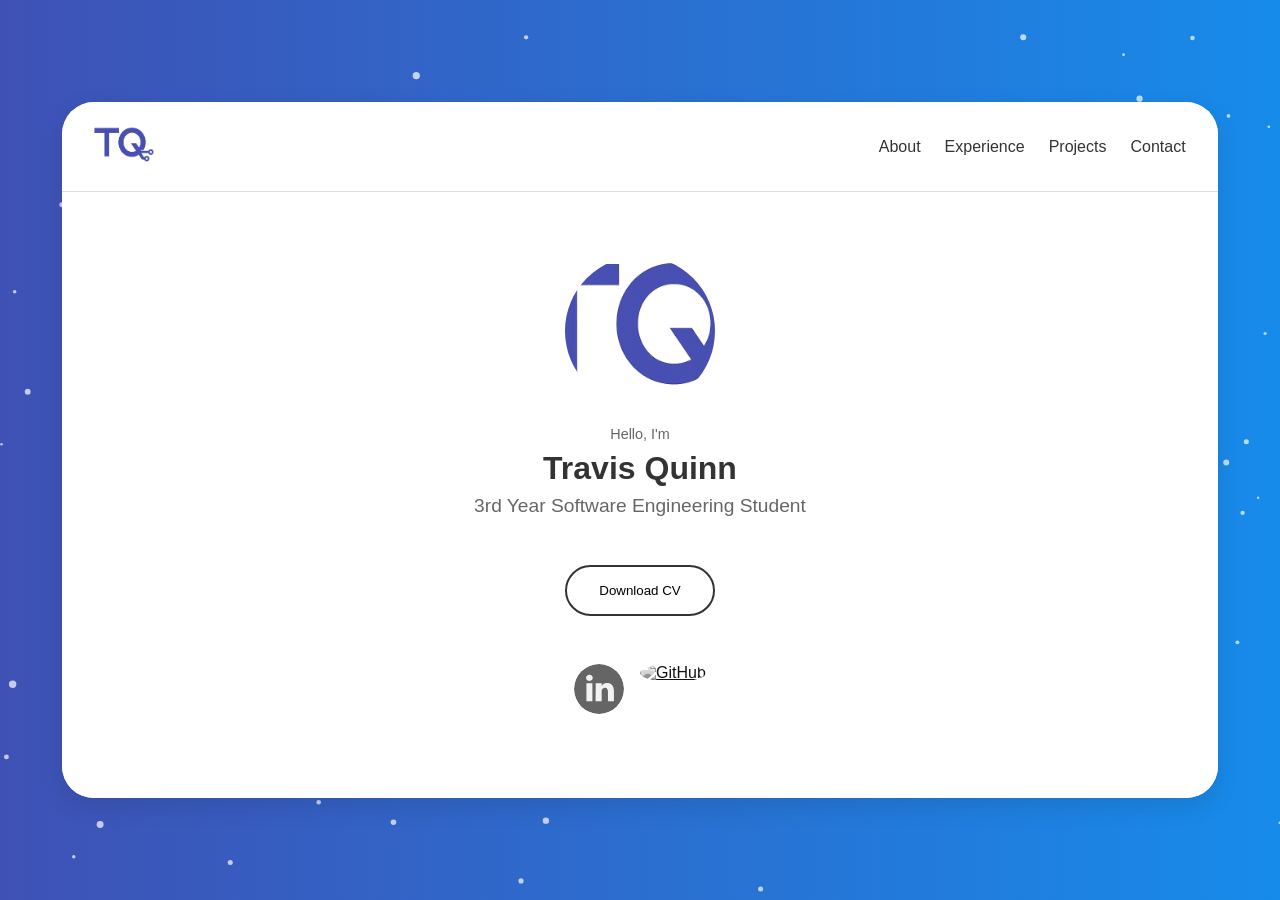
==== index.html @ b867f373 "Addition of Web Portfolio" ====
<!DOCTYPE html>
<html lang="en">

<head>
  <meta charset="UTF-8">
  <meta name="viewport" content="width=device-width, initial-scale=1">
  <title>Travis Quinn - Portfolio</title>
  <link rel="stylesheet" href="styles.css">
  <script src="script.js" defer></script>
  <link rel="icon" href="/images/favicon-16x16.png" sizes="any">
</head>

<body>
  <canvas id="bg-canvas"></canvas>
  <div class="card">
    <header>
      <div class="logo">
        <a href="index.html">
          <img src="/images/tqLogo.png" alt="TQ Logo">
        </a>
      </div>
      <nav>
        <ul id="nav-links">
          <li><a href="tabs/about.html">About</a></li>
          <li><a href="tabs/experience.html">Experience</a></li>
          <li><a href="tabs/project.html">Projects</a></li>
          <li><a href="tabs/contact.html">Contact</a></li>
        </ul>
        <div id="menu-toggle">☰</div>
      </nav>
    </header>

    <main>
      <section class="hero">
        <img src="images/tqLogo.png" alt="Travis Quinn">
        <p>Hello, I'm</p>
        <h1>Travis Quinn</h1>
        <h2>3rd Year Software Engineering Student</h2>
        <div class="buttons">
          <a href="/files/travis_quinn_cv.pdf" download>
            <button class="outline">Download CV</button>
          </a>
        </div>
        <div class="socials">
          <a href="https://www.linkedin.com/in/travis-quinn-b08486244"><img src="images/linkedin.svg"
              alt="LinkedIn"></a>
          <a href="https://github.com/TravQuinn4"><img src="images/github.svg" alt="GitHub"></a>
        </div>
      </section>
    </main>
  </div>
</body>

</html>
---- styles.css ----
*{margin:0;padding:0;box-sizing:border-box}body{font-family:'Arial',sans-serif;background:linear-gradient(90deg,#3f51b5,#178bea);color:#333;display:flex;flex-direction:column;justify-content:center;align-items:center;justify-content:center;gap:1rem;padding:1.5rem 2rem;min-height:100vh}#bg-canvas{position:fixed;top:0;left:0;width:100%;height:100%;z-index:-1}.card{background:#fff;border-radius:2rem;overflow:hidden;width:95%;box-shadow:0 8px 24px rgb(0 0 0 / .1);margin:2rem auto}header{display:flex;justify-content:space-between;align-items:center;padding:1.5rem 2rem;background:#fff;border-bottom:1px solid #ddd;border-top-left-radius:2rem;border-top-right-radius:2rem}.logo{font-size:1.2rem;font-weight:700}.logo img{width:60px}nav ul{list-style:none;display:flex;gap:1.5rem}nav a{text-decoration:none;color:#333;font-weight:500}#menu-toggle{display:none;font-size:1.5rem;cursor:pointer}.hero{background:#fff;padding:4rem;text-align:center}.hero img{width:150px;height:150px;object-fit:cover;border-radius:50%;margin-bottom:1rem}.hero p{font-size:.9rem;color:#666}.hero h1{font-size:2rem;font-weight:700;margin:.5rem 0}.hero h2{font-size:1.2rem;font-weight:500;color:#666}.buttons{margin-top:1rem;padding:2rem;display:flex;justify-content:center;gap:1rem}button{padding:1rem 2rem;border-radius:2rem;cursor:pointer;font-weight:500;transition:0.3s ease}button.outline{background:#fff0;border:2px solid #333}button.outline:hover{background:#333;color:#fff}button.filled{background:#333;color:#fff;border:none}button.filled:hover{background:#555}.socials{margin-top:1rem;display:flex;justify-content:center;gap:1rem}.socials img{width:50px;height:50px;cursor:pointer;filter:grayscale(100%);transition:filter 0.3s ease}.socials img:hover{filter:none}@media (max-width:768px){nav ul{display:none;flex-direction:column;position:absolute;background:#fff;top:60px;right:20px;border-radius:.5rem;box-shadow:0 0 10px rgb(0 0 0 / .1)}nav ul.active{display:flex}#menu-toggle{display:block}.card{margin:1rem}}
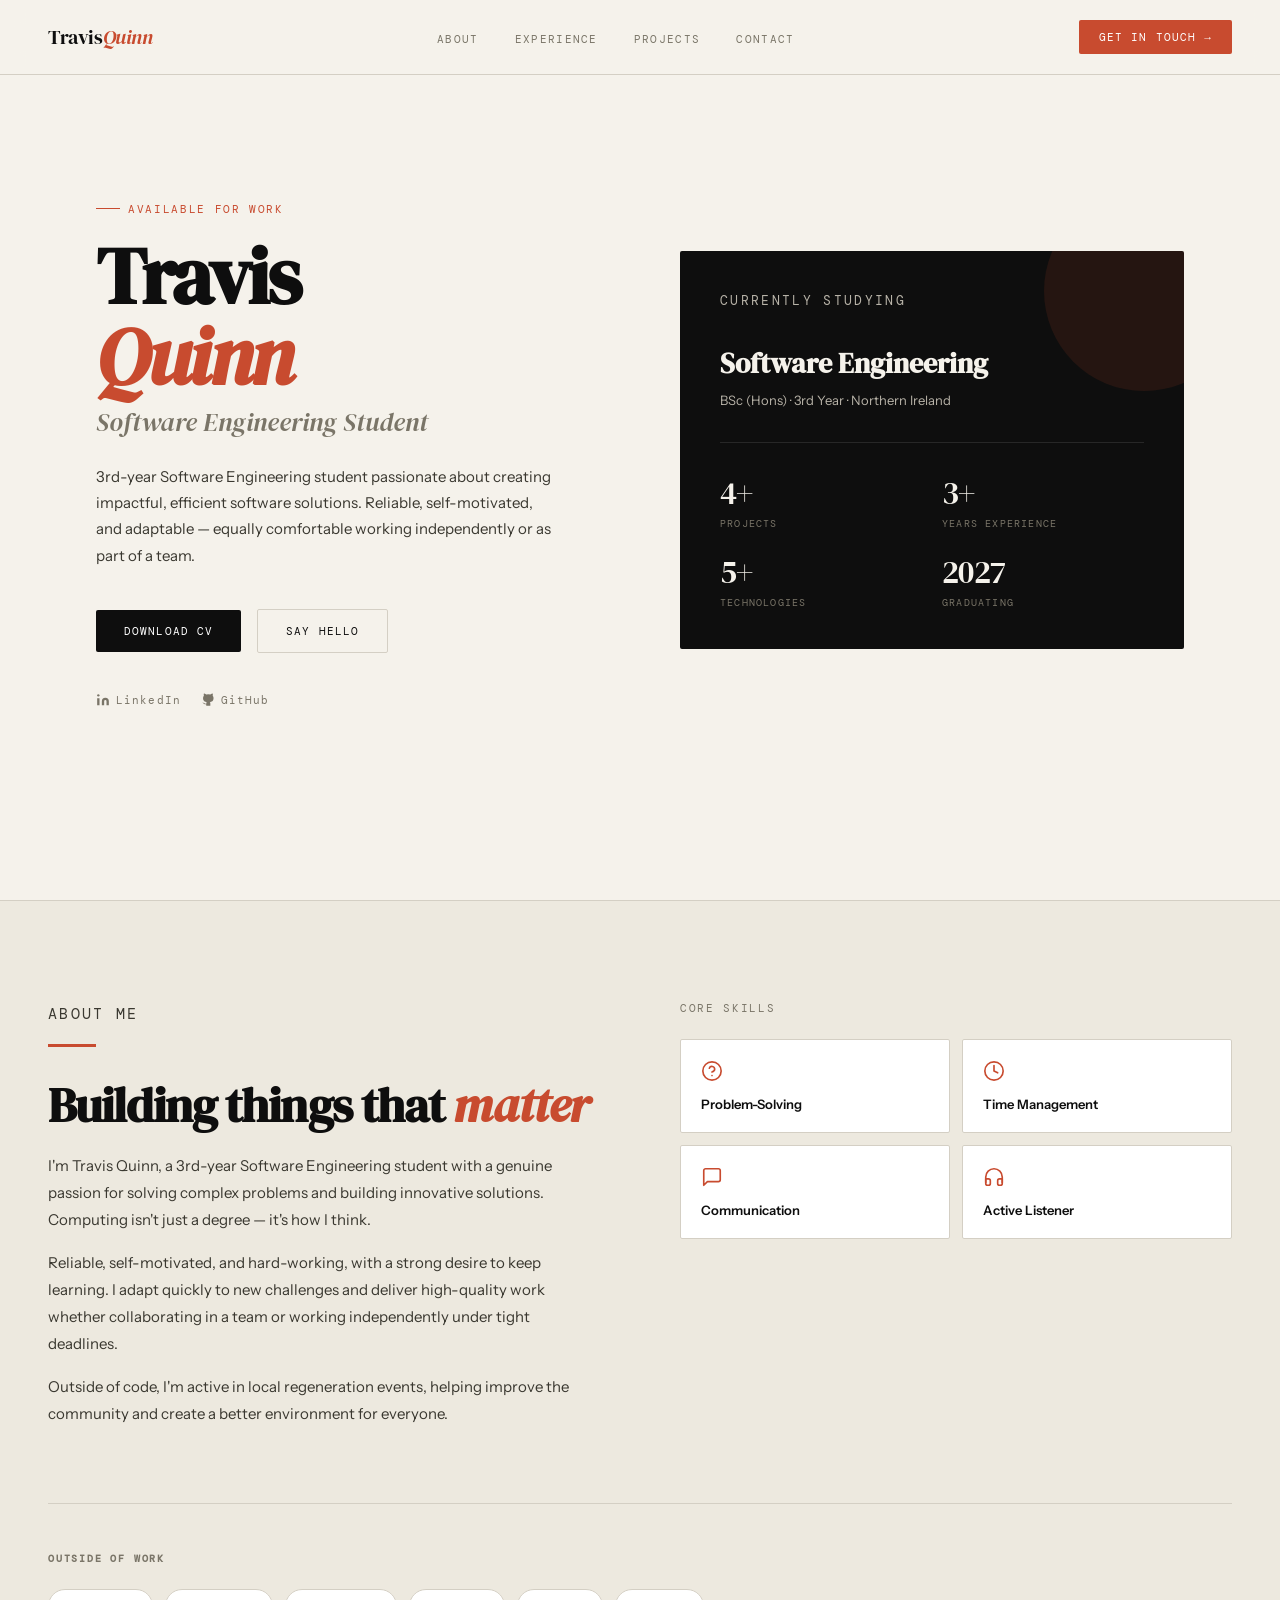
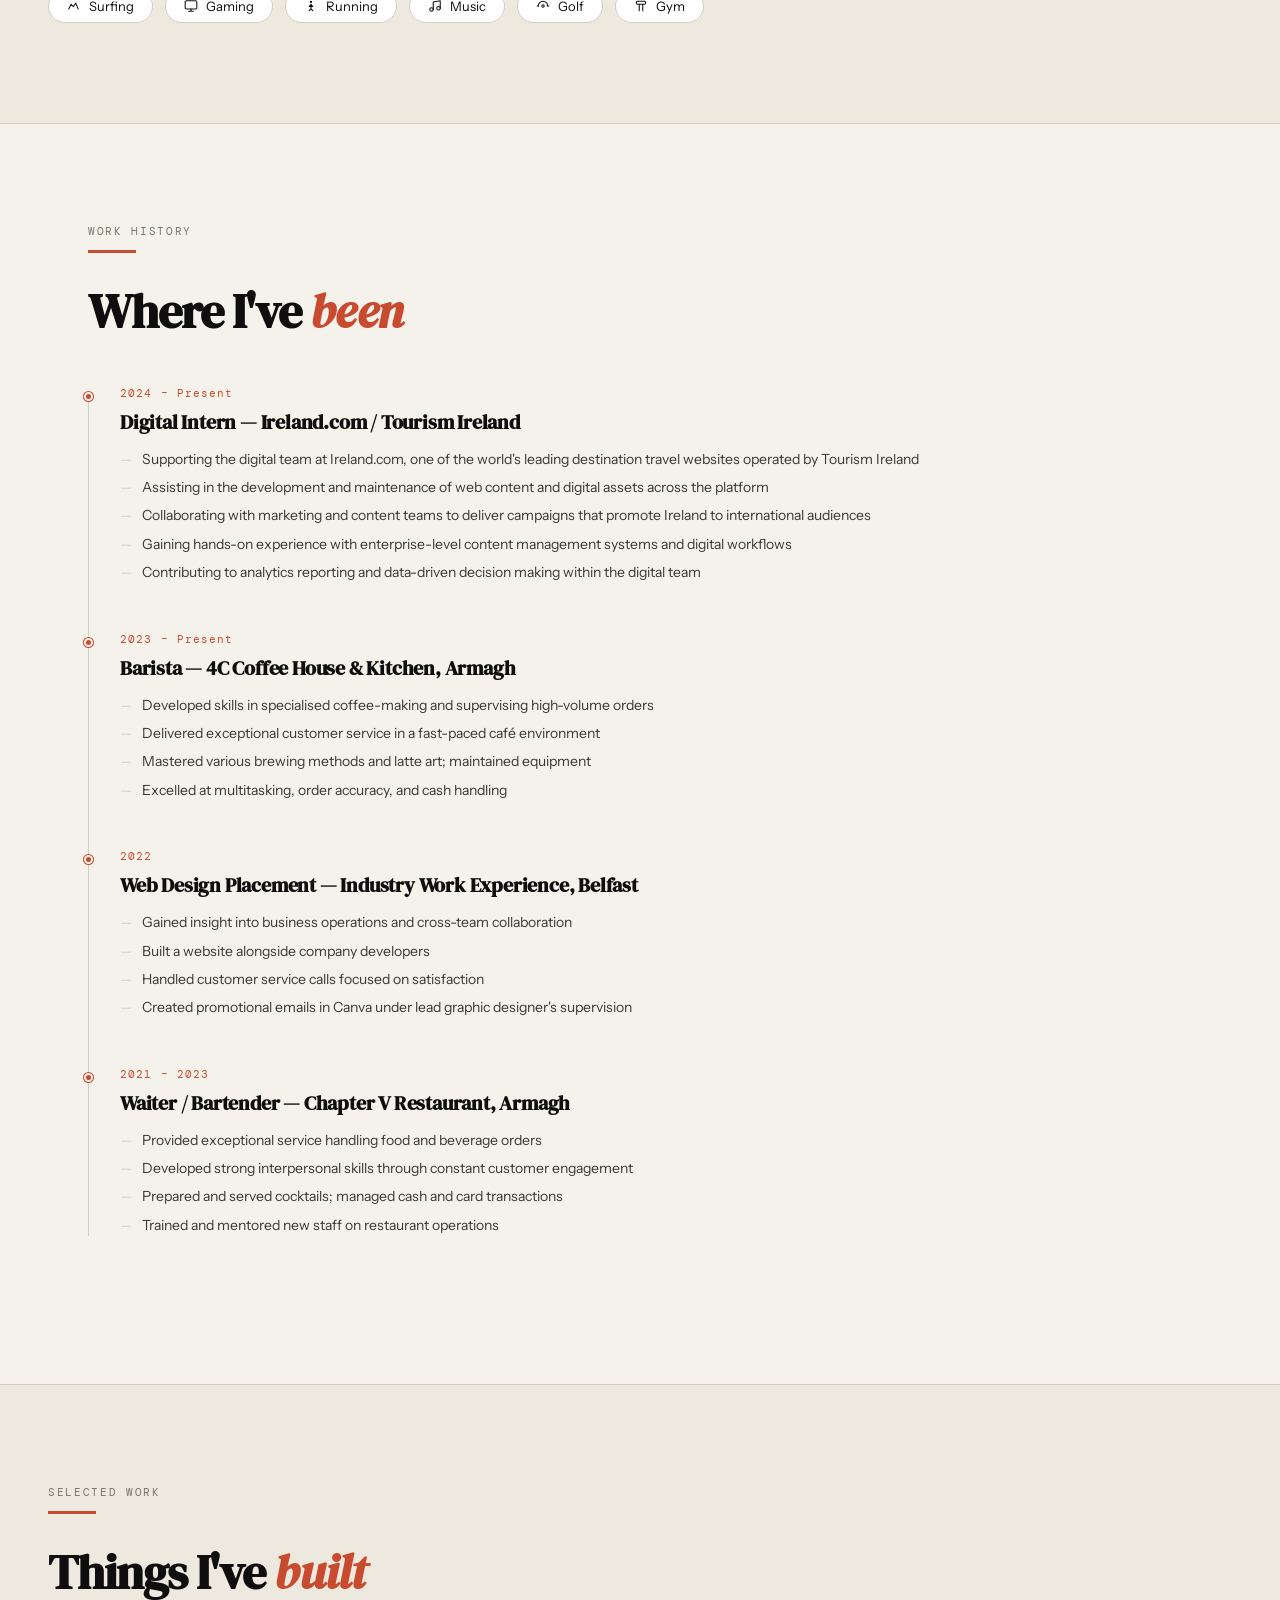
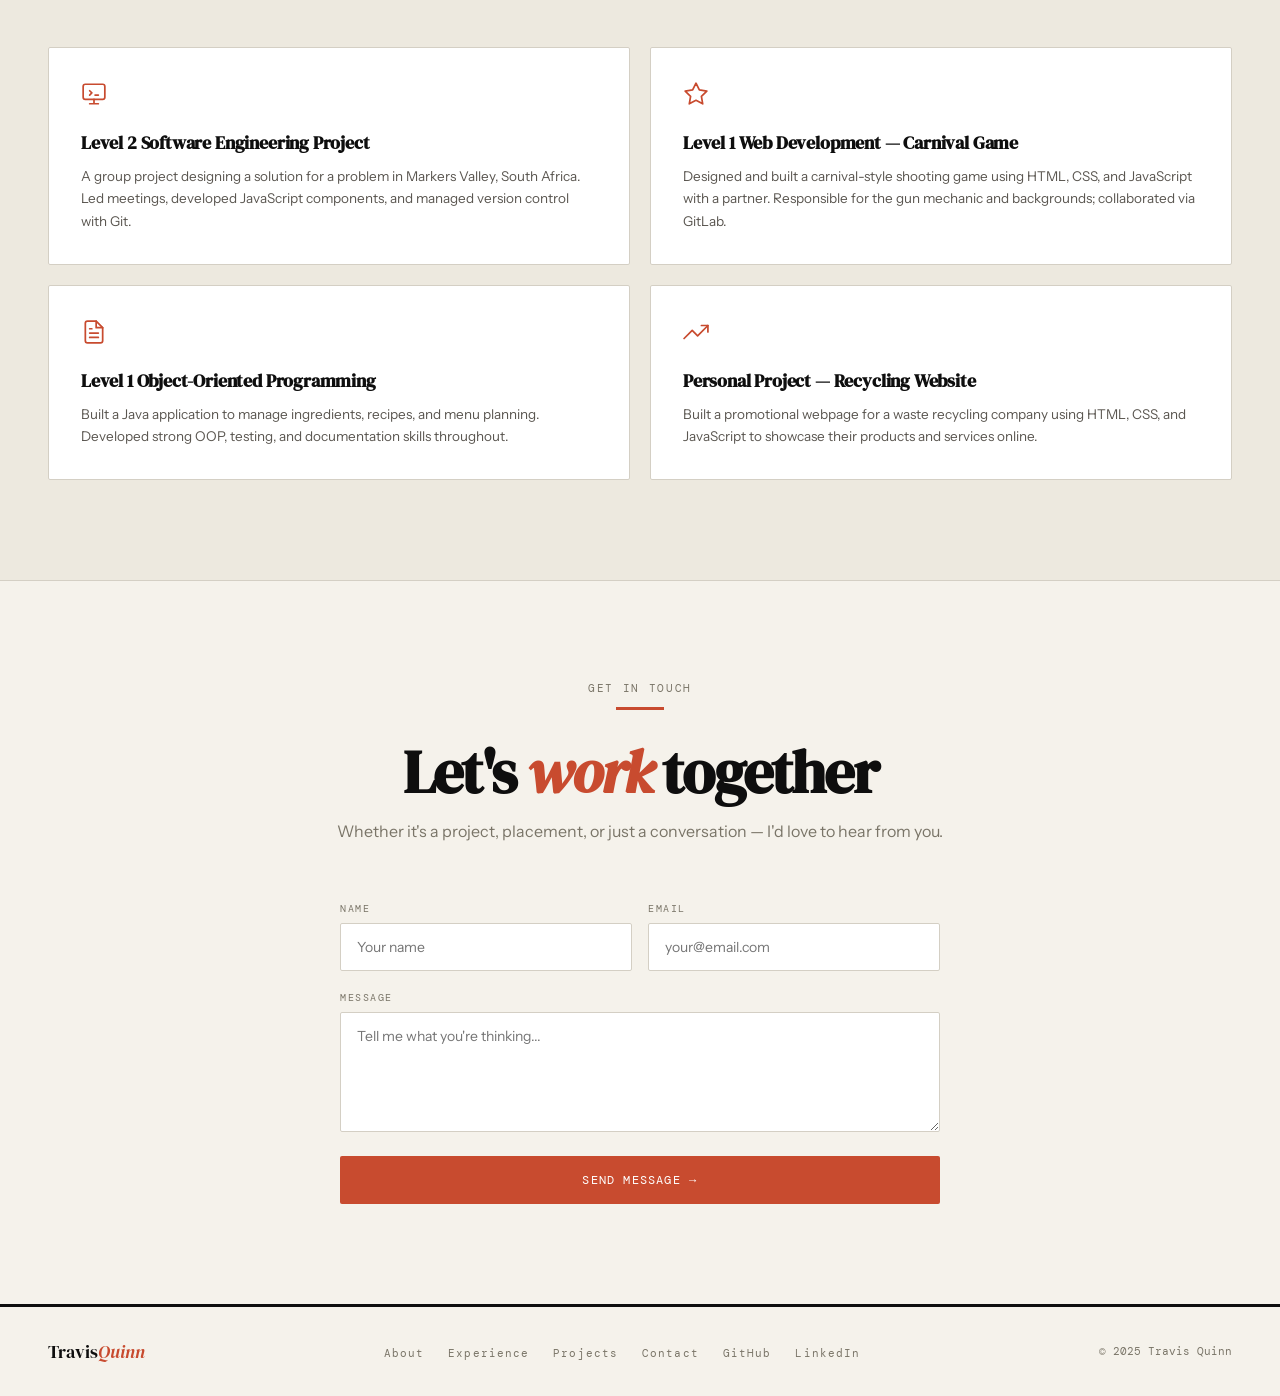
==== commit 9f36a4b0: "Changes to portfolio to make page a single landing page" ====
--- a/index.html
+++ b/index.html
@@ -1,54 +1,294 @@
 <!DOCTYPE html>
 <html lang="en">
-
 <head>
-  <meta charset="UTF-8">
-  <meta name="viewport" content="width=device-width, initial-scale=1">
-  <title>Travis Quinn - Portfolio</title>
-  <link rel="stylesheet" href="styles.css">
-  <script src="script.js" defer></script>
-  <link rel="icon" href="/images/favicon-16x16.png" sizes="any">
+<meta charset="UTF-8">
+<meta name="viewport" content="width=device-width, initial-scale=1.0">
+<title>Travis Quinn — Software Engineer</title>
+<link href="https://fonts.googleapis.com/css2?family=DM+Serif+Display:ital@0;1&family=DM+Mono:wght@300;400;500&family=Instrument+Sans:ital,wght@0,400;0,500;0,600;1,400&display=swap" rel="stylesheet">
+<link rel="stylesheet" href="styles.css">
+<script src="script.js" defer></script>
 </head>
-
 <body>
-  <canvas id="bg-canvas"></canvas>
-  <div class="card">
-    <header>
-      <div class="logo">
-        <a href="index.html">
-          <img src="/images/tqLogo.png" alt="TQ Logo">
+
+<!-- Nav -->
+<nav>
+  <a href="#" class="nav-logo">Travis<span>Quinn</span></a>
+  <ul class="nav-links">
+    <li><a href="#about">About</a></li>
+    <li><a href="#experience">Experience</a></li>
+    <li><a href="#projects">Projects</a></li>
+    <li><a href="#contact">Contact</a></li>
+  </ul>
+  <a href="#contact" class="nav-cta">Get in touch →</a>
+</nav>
+
+<!-- Hero -->
+<section style="padding-top: 0; padding-bottom: 0;">
+  <div class="hero" style="padding: 0 48px;">
+    <div class="hero-text">
+      <div class="hero-tag">Available for work</div>
+      <h1>Travis<br><em>Quinn</em></h1>
+      <p class="hero-subtitle">Software Engineering Student</p>
+      <p class="hero-bio">3rd-year Software Engineering student passionate about creating impactful, efficient software solutions. Reliable, self-motivated, and adaptable — equally comfortable working independently or as part of a team.</p>
+      <div class="hero-actions">
+        <a href="/files/travis_quinn_cv.pdf" download class="btn-primary">Download CV</a>
+        <a href="#contact" class="btn-outline">Say hello</a>
+      </div>
+      <div class="hero-socials">
+        <a href="https://www.linkedin.com/in/travis-quinn-b08486244" target="_blank">
+          <svg width="14" height="14" viewBox="0 0 24 24" fill="currentColor"><path d="M16 8a6 6 0 016 6v7h-4v-7a2 2 0 00-2-2 2 2 0 00-2 2v7h-4v-7a6 6 0 016-6zM2 9h4v12H2z"/><circle cx="4" cy="4" r="2"/></svg>
+          LinkedIn
         </a>
-      </div>
-      <nav>
-        <ul id="nav-links">
-          <li><a href="tabs/about.html">About</a></li>
-          <li><a href="tabs/experience.html">Experience</a></li>
-          <li><a href="tabs/project.html">Projects</a></li>
-          <li><a href="tabs/contact.html">Contact</a></li>
-        </ul>
-        <div id="menu-toggle">☰</div>
-      </nav>
-    </header>
-
-    <main>
-      <section class="hero">
-        <img src="images/tqLogo.png" alt="Travis Quinn">
-        <p>Hello, I'm</p>
-        <h1>Travis Quinn</h1>
-        <h2>3rd Year Software Engineering Student</h2>
-        <div class="buttons">
-          <a href="/files/travis_quinn_cv.pdf" download>
-            <button class="outline">Download CV</button>
-          </a>
-        </div>
-        <div class="socials">
-          <a href="https://www.linkedin.com/in/travis-quinn-b08486244"><img src="images/linkedin.svg"
-              alt="LinkedIn"></a>
-          <a href="https://github.com/TravQuinn4"><img src="images/github.svg" alt="GitHub"></a>
-        </div>
-      </section>
-    </main>
-  </div>
+        <a href="https://github.com/TravQuinn4" target="_blank">
+          <svg width="14" height="14" viewBox="0 0 24 24" fill="currentColor"><path d="M9 19c-5 1.5-5-2.5-7-3m14 6v-3.87a3.37 3.37 0 00-.94-2.61c3.14-.35 6.44-1.54 6.44-7A5.44 5.44 0 0020 4.77 5.07 5.07 0 0019.91 1S18.73.65 16 2.48a13.38 13.38 0 00-7 0C6.27.65 5.09 1 5.09 1A5.07 5.07 0 005 4.77a5.44 5.44 0 00-1.5 3.78c0 5.42 3.3 6.61 6.44 7A3.37 3.37 0 009 18.13V22"/></svg>
+          GitHub
+        </a>
+      </div>
+    </div>
+
+    <div class="hero-visual">
+      <div class="hero-card">
+        <p class="hero-card-label">Currently Studying</p>
+        <h3>Software Engineering</h3>
+        <p>BSc (Hons) · 3rd Year · Northern Ireland</p>
+        <div class="stat-row">
+          <div class="stat">
+            <div class="stat-num">4+</div>
+            <div class="stat-label">Projects</div>
+          </div>
+          <div class="stat">
+            <div class="stat-num">3+</div>
+            <div class="stat-label">Years Experience</div>
+          </div>
+          <div class="stat">
+            <div class="stat-num">5+</div>
+            <div class="stat-label">Technologies</div>
+          </div>
+          <div class="stat">
+            <div class="stat-num">2027</div>
+            <div class="stat-label">Graduating</div>
+          </div>
+        </div>
+      </div>
+    </div>
+  </div>
+</section>
+
+<!-- About -->
+<section id="about">
+  <div class="about-inner">
+    <div class="about-text reveal">
+      <p class="eyebrow">About Me</p>
+      <div class="section-rule"></div>
+      <h2>Building things that <em>matter</em></h2>
+      <p>I'm Travis Quinn, a 3rd-year Software Engineering student with a genuine passion for solving complex problems and building innovative solutions. Computing isn't just a degree — it's how I think.</p>
+      <p>Reliable, self-motivated, and hard-working, with a strong desire to keep learning. I adapt quickly to new challenges and deliver high-quality work whether collaborating in a team or working independently under tight deadlines.</p>
+      <p>Outside of code, I'm active in local regeneration events, helping improve the community and create a better environment for everyone.</p>
+    </div>
+    <div class="reveal" style="animation-delay: 0.15s;">
+      <p class="eyebrow" style="margin-bottom: 24px;">Core Skills</p>
+      <div class="skills-grid">
+        <div class="skill-item">
+          <div class="skill-icon">
+            <svg width="22" height="22" viewBox="0 0 24 24" fill="none" stroke="var(--accent)" stroke-width="1.8" stroke-linecap="round" stroke-linejoin="round"><circle cx="12" cy="12" r="10"/><path d="M9.09 9a3 3 0 015.83 1c0 2-3 3-3 3"/><line x1="12" y1="17" x2="12.01" y2="17"/></svg>
+          </div>
+          <div class="skill-name">Problem-Solving</div>
+        </div>
+        <div class="skill-item">
+          <div class="skill-icon">
+            <svg width="22" height="22" viewBox="0 0 24 24" fill="none" stroke="var(--accent)" stroke-width="1.8" stroke-linecap="round" stroke-linejoin="round"><circle cx="12" cy="12" r="10"/><polyline points="12 6 12 12 16 14"/></svg>
+          </div>
+          <div class="skill-name">Time Management</div>
+        </div>
+        <div class="skill-item">
+          <div class="skill-icon">
+            <svg width="22" height="22" viewBox="0 0 24 24" fill="none" stroke="var(--accent)" stroke-width="1.8" stroke-linecap="round" stroke-linejoin="round"><path d="M21 15a2 2 0 01-2 2H7l-4 4V5a2 2 0 012-2h14a2 2 0 012 2z"/></svg>
+          </div>
+          <div class="skill-name">Communication</div>
+        </div>
+        <div class="skill-item">
+          <div class="skill-icon">
+            <svg width="22" height="22" viewBox="0 0 24 24" fill="none" stroke="var(--accent)" stroke-width="1.8" stroke-linecap="round" stroke-linejoin="round"><path d="M3 18v-6a9 9 0 0118 0v6"/><path d="M21 19a2 2 0 01-2 2h-1a2 2 0 01-2-2v-3a2 2 0 012-2h3zM3 19a2 2 0 002 2h1a2 2 0 002-2v-3a2 2 0 00-2-2H3z"/></svg>
+          </div>
+          <div class="skill-name">Active Listener</div>
+        </div>
+      </div>
+    </div>
+  </div>
+
+  <div class="hobbies-strip reveal">
+    <h3>Outside of Work</h3>
+    <div class="hobby-list">
+      <div class="hobby-pill">
+        <svg width="14" height="14" viewBox="0 0 24 24" fill="none" stroke="currentColor" stroke-width="1.8" stroke-linecap="round" stroke-linejoin="round"><path d="M3 17l4-8 4 4 4-6 4 10"/></svg>
+        Surfing
+      </div>
+      <div class="hobby-pill">
+        <svg width="14" height="14" viewBox="0 0 24 24" fill="none" stroke="currentColor" stroke-width="1.8" stroke-linecap="round" stroke-linejoin="round"><rect x="2" y="3" width="20" height="14" rx="2"/><path d="M8 21h8M12 17v4"/></svg>
+        Gaming
+      </div>
+      <div class="hobby-pill">
+        <svg width="14" height="14" viewBox="0 0 24 24" fill="none" stroke="currentColor" stroke-width="1.8" stroke-linecap="round" stroke-linejoin="round"><circle cx="12" cy="5" r="1"/><path d="M9 20l3-3 3 3M12 17V9l-3 4h6l-3-4"/></svg>
+        Running
+      </div>
+      <div class="hobby-pill">
+        <svg width="14" height="14" viewBox="0 0 24 24" fill="none" stroke="currentColor" stroke-width="1.8" stroke-linecap="round" stroke-linejoin="round"><path d="M9 18V5l12-2v13"/><circle cx="6" cy="18" r="3"/><circle cx="18" cy="16" r="3"/></svg>
+        Music
+      </div>
+      <div class="hobby-pill">
+        <svg width="14" height="14" viewBox="0 0 24 24" fill="none" stroke="currentColor" stroke-width="1.8" stroke-linecap="round" stroke-linejoin="round"><circle cx="12" cy="12" r="2"/><path d="M4 12a8 8 0 1116 0"/><path d="M2 12h2M20 12h2"/></svg>
+        Golf
+      </div>
+      <div class="hobby-pill">
+        <svg width="14" height="14" viewBox="0 0 24 24" fill="none" stroke="currentColor" stroke-width="1.8" stroke-linecap="round" stroke-linejoin="round"><path d="M6 4h12M6 4a2 2 0 00-2 2v1a2 2 0 002 2h12a2 2 0 002-2V6a2 2 0 00-2-2M9 9v11M15 9v11"/></svg>
+        Gym
+      </div>
+    </div>
+  </div>
+</section>
+
+<!-- Experience -->
+<section id="experience" style="padding: 100px 48px;">
+  <div style="max-width: 1200px; margin: 0 auto;">
+    <p class="eyebrow reveal">Work History</p>
+    <div class="section-rule reveal"></div>
+    <h2 style="font-family:'DM Serif Display',serif; font-size: clamp(32px,4vw,48px); letter-spacing:-0.02em; margin-bottom:48px; line-height:1.1;" class="reveal">Where I've <em style="font-style:italic;color:var(--accent)">been</em></h2>
+
+    <div class="timeline">
+
+      <div class="timeline-item reveal">
+        <div class="timeline-date">2024 – Present</div>
+        <h3>Digital Intern — Ireland.com / Tourism Ireland</h3>
+        <ul>
+          <li>Supporting the digital team at Ireland.com, one of the world's leading destination travel websites operated by Tourism Ireland</li>
+          <li>Assisting in the development and maintenance of web content and digital assets across the platform</li>
+          <li>Collaborating with marketing and content teams to deliver campaigns that promote Ireland to international audiences</li>
+          <li>Gaining hands-on experience with enterprise-level content management systems and digital workflows</li>
+          <li>Contributing to analytics reporting and data-driven decision making within the digital team</li>
+        </ul>
+      </div>
+
+      <div class="timeline-item reveal">
+        <div class="timeline-date">2023 – Present</div>
+        <h3>Barista — 4C Coffee House & Kitchen, Armagh</h3>
+        <ul>
+          <li>Developed skills in specialised coffee-making and supervising high-volume orders</li>
+          <li>Delivered exceptional customer service in a fast-paced café environment</li>
+          <li>Mastered various brewing methods and latte art; maintained equipment</li>
+          <li>Excelled at multitasking, order accuracy, and cash handling</li>
+        </ul>
+      </div>
+
+      <div class="timeline-item reveal">
+        <div class="timeline-date">2022</div>
+        <h3>Web Design Placement — Industry Work Experience, Belfast</h3>
+        <ul>
+          <li>Gained insight into business operations and cross-team collaboration</li>
+          <li>Built a website alongside company developers</li>
+          <li>Handled customer service calls focused on satisfaction</li>
+          <li>Created promotional emails in Canva under lead graphic designer's supervision</li>
+        </ul>
+      </div>
+
+      <div class="timeline-item reveal">
+        <div class="timeline-date">2021 – 2023</div>
+        <h3>Waiter / Bartender — Chapter V Restaurant, Armagh</h3>
+        <ul>
+          <li>Provided exceptional service handling food and beverage orders</li>
+          <li>Developed strong interpersonal skills through constant customer engagement</li>
+          <li>Prepared and served cocktails; managed cash and card transactions</li>
+          <li>Trained and mentored new staff on restaurant operations</li>
+        </ul>
+      </div>
+
+    </div>
+  </div>
+</section>
+
+<!-- Projects -->
+<section id="projects">
+  <div class="projects-inner">
+    <p class="eyebrow reveal">Selected Work</p>
+    <div class="section-rule reveal"></div>
+    <h2 class="reveal">Things I've <em>built</em></h2>
+
+    <div class="project-grid">
+
+      <div class="project-card reveal">
+        <span class="project-icon">
+          <svg width="26" height="26" viewBox="0 0 24 24" fill="none" stroke="var(--accent)" stroke-width="1.6" stroke-linecap="round" stroke-linejoin="round"><rect x="2" y="3" width="20" height="14" rx="2"/><path d="M8 21h8M12 17v4"/><path d="M8 9l2 2-2 2M13 13h3"/></svg>
+        </span>
+        <h3>Level 2 Software Engineering Project</h3>
+        <p>A group project designing a solution for a problem in Markers Valley, South Africa. Led meetings, developed JavaScript components, and managed version control with Git.</p>
+      </div>
+
+      <div class="project-card reveal">
+        <span class="project-icon">
+          <svg width="26" height="26" viewBox="0 0 24 24" fill="none" stroke="var(--accent)" stroke-width="1.6" stroke-linecap="round" stroke-linejoin="round"><polygon points="12 2 15.09 8.26 22 9.27 17 14.14 18.18 21.02 12 17.77 5.82 21.02 7 14.14 2 9.27 8.91 8.26 12 2"/></svg>
+        </span>
+        <h3>Level 1 Web Development — Carnival Game</h3>
+        <p>Designed and built a carnival-style shooting game using HTML, CSS, and JavaScript with a partner. Responsible for the gun mechanic and backgrounds; collaborated via GitLab.</p>
+      </div>
+
+      <div class="project-card reveal">
+        <span class="project-icon">
+          <svg width="26" height="26" viewBox="0 0 24 24" fill="none" stroke="var(--accent)" stroke-width="1.6" stroke-linecap="round" stroke-linejoin="round"><path d="M14 2H6a2 2 0 00-2 2v16a2 2 0 002 2h12a2 2 0 002-2V8z"/><polyline points="14 2 14 8 20 8"/><line x1="16" y1="13" x2="8" y2="13"/><line x1="16" y1="17" x2="8" y2="17"/><polyline points="10 9 9 9 8 9"/></svg>
+        </span>
+        <h3>Level 1 Object-Oriented Programming</h3>
+        <p>Built a Java application to manage ingredients, recipes, and menu planning. Developed strong OOP, testing, and documentation skills throughout.</p>
+      </div>
+
+      <div class="project-card reveal">
+        <span class="project-icon">
+          <svg width="26" height="26" viewBox="0 0 24 24" fill="none" stroke="var(--accent)" stroke-width="1.6" stroke-linecap="round" stroke-linejoin="round"><polyline points="23 6 13.5 15.5 8.5 10.5 1 18"/><polyline points="17 6 23 6 23 12"/></svg>
+        </span>
+        <h3>Personal Project — Recycling Website</h3>
+        <p>Built a promotional webpage for a waste recycling company using HTML, CSS, and JavaScript to showcase their products and services online.</p>
+      </div>
+
+    </div>
+  </div>
+</section>
+
+<!-- Contact -->
+<section id="contact">
+  <p class="eyebrow reveal">Get in Touch</p>
+  <div class="section-rule reveal" style="margin: 0 auto 32px;"></div>
+  <h2 class="reveal">Let's <em>work</em> together</h2>
+  <p class="lead reveal">Whether it's a project, placement, or just a conversation — I'd love to hear from you.</p>
+
+  <form class="contact-form reveal" id="contact-form">
+    <div class="form-row">
+      <div class="form-group">
+        <label for="name">Name</label>
+        <input type="text" id="name" name="name" placeholder="Your name" required>
+      </div>
+      <div class="form-group">
+        <label for="email">Email</label>
+        <input type="email" id="email" name="email" placeholder="your@email.com" required>
+      </div>
+    </div>
+    <div class="form-group">
+      <label for="message">Message</label>
+      <textarea id="message" name="message" rows="5" placeholder="Tell me what you're thinking..." required></textarea>
+    </div>
+    <button type="submit" class="form-submit">Send Message →</button>
+    <div id="form-feedback">Thanks for reaching out — I'll get back to you soon.</div>
+  </form>
+</section>
+
+<!-- Footer -->
+<footer>
+  <div class="footer-brand">Travis<span>Quinn</span></div>
+  <ul class="footer-links">
+    <li><a href="#about">About</a></li>
+    <li><a href="#experience">Experience</a></li>
+    <li><a href="#projects">Projects</a></li>
+    <li><a href="#contact">Contact</a></li>
+    <li><a href="https://github.com/TravQuinn4" target="_blank">GitHub</a></li>
+    <li><a href="https://www.linkedin.com/in/travis-quinn-b08486244" target="_blank">LinkedIn</a></li>
+  </ul>
+  <p class="footer-copy">© 2025 Travis Quinn</p>
+</footer>
 </body>
-
 </html>
--- a/styles.css
+++ b/styles.css
@@ -1 +1,717 @@
-*{margin:0;padding:0;box-sizing:border-box}body{font-family:'Arial',sans-serif;background:linear-gradient(90deg,#3f51b5,#178bea);color:#333;display:flex;flex-direction:column;justify-content:center;align-items:center;justify-content:center;gap:1rem;padding:1.5rem 2rem;min-height:100vh}#bg-canvas{position:fixed;top:0;left:0;width:100%;height:100%;z-index:-1}.card{background:#fff;border-radius:2rem;overflow:hidden;width:95%;box-shadow:0 8px 24px rgb(0 0 0 / .1);margin:2rem auto}header{display:flex;justify-content:space-between;align-items:center;padding:1.5rem 2rem;background:#fff;border-bottom:1px solid #ddd;border-top-left-radius:2rem;border-top-right-radius:2rem}.logo{font-size:1.2rem;font-weight:700}.logo img{width:60px}nav ul{list-style:none;display:flex;gap:1.5rem}nav a{text-decoration:none;color:#333;font-weight:500}#menu-toggle{display:none;font-size:1.5rem;cursor:pointer}.hero{background:#fff;padding:4rem;text-align:center}.hero img{width:150px;height:150px;object-fit:cover;border-radius:50%;margin-bottom:1rem}.hero p{font-size:.9rem;color:#666}.hero h1{font-size:2rem;font-weight:700;margin:.5rem 0}.hero h2{font-size:1.2rem;font-weight:500;color:#666}.buttons{margin-top:1rem;padding:2rem;display:flex;justify-content:center;gap:1rem}button{padding:1rem 2rem;border-radius:2rem;cursor:pointer;font-weight:500;transition:0.3s ease}button.outline{background:#fff0;border:2px solid #333}button.outline:hover{background:#333;color:#fff}button.filled{background:#333;color:#fff;border:none}button.filled:hover{background:#555}.socials{margin-top:1rem;display:flex;justify-content:center;gap:1rem}.socials img{width:50px;height:50px;cursor:pointer;filter:grayscale(100%);transition:filter 0.3s ease}.socials img:hover{filter:none}@media (max-width:768px){nav ul{display:none;flex-direction:column;position:absolute;background:#fff;top:60px;right:20px;border-radius:.5rem;box-shadow:0 0 10px rgb(0 0 0 / .1)}nav ul.active{display:flex}#menu-toggle{display:block}.card{margin:1rem}}+*, *::before, *::after { box-sizing: border-box; margin: 0; padding: 0; }
+
+:root {
+  --ink:    #0e0e0e;
+  --paper:  #f5f2eb;
+  --cream:  #ede9df;
+  --accent: #c84b2f;
+  --gold:   #b89a5a;
+  --muted:  #7a7568;
+  --rule:   #d4cfc4;
+  --white:  #ffffff;
+}
+
+html { scroll-behavior: smooth; }
+
+body {
+  background: var(--paper);
+  color: var(--ink);
+  font-family: 'Instrument Sans', sans-serif;
+  overflow-x: hidden;
+}
+
+/* ── Nav ── */
+nav {
+  position: fixed;
+  top: 0; left: 0; right: 0;
+  z-index: 100;
+  display: flex;
+  justify-content: space-between;
+  align-items: center;
+  padding: 20px 48px;
+  background: rgba(245,242,235,0.92);
+  backdrop-filter: blur(12px);
+  border-bottom: 1px solid var(--rule);
+  transition: padding 0.3s;
+}
+
+.nav-logo {
+  font-family: 'DM Serif Display', serif;
+  font-size: 20px;
+  letter-spacing: -0.02em;
+  color: var(--ink);
+  text-decoration: none;
+}
+
+.nav-logo span { color: var(--accent); font-style: italic; }
+
+.nav-links {
+  display: flex;
+  gap: 36px;
+  list-style: none;
+}
+
+.nav-links a {
+  font-family: 'DM Mono', monospace;
+  font-size: 11px;
+  letter-spacing: 0.12em;
+  text-transform: uppercase;
+  color: var(--muted);
+  text-decoration: none;
+  transition: color 0.2s;
+}
+
+.nav-links a:hover { color: var(--accent); }
+
+.nav-cta {
+  font-family: 'DM Mono', monospace;
+  font-size: 11px;
+  letter-spacing: 0.1em;
+  text-transform: uppercase;
+  color: var(--white);
+  background: var(--accent);
+  padding: 10px 20px;
+  border-radius: 2px;
+  text-decoration: none;
+  transition: background 0.2s;
+}
+
+.nav-cta:hover { background: #a83a20; }
+
+/* ── Sections shared ── */
+section { padding: 100px 48px; }
+
+.eyebrow {
+  font-family: 'DM Mono', monospace;
+  font-size: 11px;
+  letter-spacing: 0.15em;
+  text-transform: uppercase;
+  color: var(--muted);
+  margin-bottom: 12px;
+}
+
+.section-rule {
+  width: 48px;
+  height: 3px;
+  background: var(--accent);
+  margin-bottom: 32px;
+}
+
+/* ── Hero ── */
+.hero {
+  min-height: 100vh;
+  display: grid;
+  grid-template-columns: 1fr 1fr;
+  align-items: center;
+  gap: 80px;
+  padding-top: 120px;
+  max-width: 1200px;
+  margin: 0 auto;
+}
+
+.hero-text { animation: fadeUp 0.8s ease both; }
+
+.hero-tag {
+  display: inline-flex;
+  align-items: center;
+  gap: 8px;
+  font-family: 'DM Mono', monospace;
+  font-size: 11px;
+  letter-spacing: 0.15em;
+  text-transform: uppercase;
+  color: var(--accent);
+  margin-bottom: 20px;
+}
+
+.hero-tag::before {
+  content: '';
+  width: 24px;
+  height: 1px;
+  background: var(--accent);
+}
+
+.hero h1 {
+  font-family: 'DM Serif Display', serif;
+  font-size: clamp(48px, 7vw, 80px);
+  line-height: 1.0;
+  letter-spacing: -0.03em;
+  margin-bottom: 8px;
+}
+
+.hero h1 em {
+  font-style: italic;
+  color: var(--accent);
+}
+
+.hero-subtitle {
+  font-family: 'DM Serif Display', serif;
+  font-size: clamp(18px, 2.5vw, 26px);
+  color: var(--muted);
+  font-style: italic;
+  margin-bottom: 24px;
+}
+
+.hero-bio {
+  font-size: 15px;
+  line-height: 1.75;
+  color: #3a3830;
+  max-width: 460px;
+  margin-bottom: 40px;
+}
+
+.hero-actions {
+  display: flex;
+  gap: 16px;
+  flex-wrap: wrap;
+  align-items: center;
+  margin-bottom: 40px;
+}
+
+.btn-primary {
+  font-family: 'DM Mono', monospace;
+  font-size: 11px;
+  letter-spacing: 0.1em;
+  text-transform: uppercase;
+  color: var(--white);
+  background: var(--ink);
+  padding: 14px 28px;
+  border-radius: 2px;
+  text-decoration: none;
+  transition: background 0.2s, transform 0.15s;
+}
+
+.btn-primary:hover { background: var(--accent); transform: translateY(-1px); }
+
+.btn-outline {
+  font-family: 'DM Mono', monospace;
+  font-size: 11px;
+  letter-spacing: 0.1em;
+  text-transform: uppercase;
+  color: var(--ink);
+  border: 1px solid var(--rule);
+  padding: 14px 28px;
+  border-radius: 2px;
+  text-decoration: none;
+  transition: border-color 0.2s, color 0.2s;
+}
+
+.btn-outline:hover { border-color: var(--ink); }
+
+.hero-socials {
+  display: flex;
+  gap: 20px;
+}
+
+.hero-socials a {
+  font-family: 'DM Mono', monospace;
+  font-size: 11px;
+  letter-spacing: 0.1em;
+  color: var(--muted);
+  text-decoration: none;
+  display: flex;
+  align-items: center;
+  gap: 6px;
+  transition: color 0.2s;
+}
+
+.hero-socials a:hover { color: var(--accent); }
+
+/* Hero visual panel */
+.hero-visual {
+  animation: fadeUp 0.8s 0.2s ease both;
+  position: relative;
+}
+
+.hero-card {
+  background: var(--ink);
+  border-radius: 2px;
+  padding: 40px;
+  color: var(--paper);
+  position: relative;
+  overflow: hidden;
+}
+
+.hero-card::before {
+  content: '';
+  position: absolute;
+  top: -60px; right: -60px;
+  width: 200px; height: 200px;
+  border-radius: 50%;
+  background: var(--accent);
+  opacity: 0.12;
+}
+
+.hero-card-label {
+  font-family: 'DM Mono', monospace;
+  font-size: 10px;
+  letter-spacing: 0.18em;
+  text-transform: uppercase;
+  color: var(--gold);
+  margin-bottom: 20px;
+}
+
+.hero-card h3 {
+  font-family: 'DM Serif Display', serif;
+  font-size: 28px;
+  margin-bottom: 8px;
+}
+
+.hero-card p {
+  font-size: 13px;
+  color: #b8b3a8;
+  margin-bottom: 32px;
+  line-height: 1.6;
+}
+
+.stat-row {
+  display: grid;
+  grid-template-columns: 1fr 1fr;
+  gap: 20px;
+  border-top: 1px solid rgba(255,255,255,0.1);
+  padding-top: 28px;
+}
+
+.stat { }
+.stat-num {
+  font-family: 'DM Serif Display', serif;
+  font-size: 32px;
+  letter-spacing: -0.02em;
+  color: var(--paper);
+}
+.stat-label {
+  font-family: 'DM Mono', monospace;
+  font-size: 10px;
+  letter-spacing: 0.12em;
+  text-transform: uppercase;
+  color: var(--muted);
+  margin-top: 2px;
+}
+
+.hero-card-tag {
+  position: absolute;
+  bottom: 40px; right: 40px;
+  background: var(--accent);
+  color: white;
+  font-family: 'DM Mono', monospace;
+  font-size: 9px;
+  letter-spacing: 0.12em;
+  text-transform: uppercase;
+  padding: 4px 10px;
+  border-radius: 2px;
+}
+
+/* ── About ── */
+#about {
+  background: var(--cream);
+  border-top: 1px solid var(--rule);
+  border-bottom: 1px solid var(--rule);
+}
+
+.about-inner {
+  max-width: 1200px;
+  margin: 0 auto;
+  display: grid;
+  grid-template-columns: 1fr 1fr;
+  gap: 80px;
+  align-items: start;
+}
+
+.about-text h2 {
+  font-family: 'DM Serif Display', serif;
+  font-size: clamp(32px, 4vw, 48px);
+  letter-spacing: -0.02em;
+  margin-bottom: 20px;
+  line-height: 1.1;
+}
+
+.about-text h2 em { font-style: italic; color: var(--accent); }
+
+.about-text p {
+  font-size: 15px;
+  line-height: 1.8;
+  color: #3a3830;
+  margin-bottom: 16px;
+}
+
+.skills-grid {
+  display: grid;
+  grid-template-columns: 1fr 1fr;
+  gap: 12px;
+}
+
+.skill-item {
+  background: var(--white);
+  border: 1px solid var(--rule);
+  border-radius: 2px;
+  padding: 20px;
+  transition: border-color 0.2s, box-shadow 0.2s;
+}
+
+.skill-item:hover {
+  border-color: var(--gold);
+  box-shadow: 3px 3px 0 var(--gold);
+}
+
+.skill-icon { font-size: 22px; margin-bottom: 8px; }
+
+.skill-name {
+  font-size: 13px;
+  font-weight: 600;
+  color: var(--ink);
+}
+
+/* Hobbies */
+.hobbies-strip {
+  max-width: 1200px;
+  margin: 60px auto 0;
+  border-top: 1px solid var(--rule);
+  padding-top: 48px;
+}
+
+.hobbies-strip h3 {
+  font-family: 'DM Mono', monospace;
+  font-size: 10px;
+  letter-spacing: 0.18em;
+  text-transform: uppercase;
+  color: var(--muted);
+  margin-bottom: 24px;
+}
+
+.hobby-list {
+  display: flex;
+  flex-wrap: wrap;
+  gap: 12px;
+}
+
+.hobby-pill {
+  display: flex;
+  align-items: center;
+  gap: 8px;
+  background: var(--white);
+  border: 1px solid var(--rule);
+  border-radius: 100px;
+  padding: 8px 18px;
+  font-size: 13px;
+  color: var(--ink);
+  transition: border-color 0.2s;
+}
+
+.hobby-pill:hover { border-color: var(--accent); }
+
+/* ── Experience ── */
+#experience { max-width: 1200px; margin: 0 auto; }
+
+#experience h2 {
+  font-family: 'DM Serif Display', serif;
+  font-size: clamp(32px, 4vw, 48px);
+  letter-spacing: -0.02em;
+  margin-bottom: 48px;
+  line-height: 1.1;
+}
+
+#experience h2 em { font-style: italic; color: var(--accent); }
+
+.timeline {
+  position: relative;
+  padding-left: 32px;
+}
+
+.timeline::before {
+  content: '';
+  position: absolute;
+  left: 0; top: 8px; bottom: 0;
+  width: 1px;
+  background: var(--rule);
+}
+
+.timeline-item {
+  position: relative;
+  margin-bottom: 48px;
+  animation: fadeUp 0.6s ease both;
+}
+
+.timeline-item::before {
+  content: '';
+  position: absolute;
+  left: -36px;
+  top: 6px;
+  width: 9px; height: 9px;
+  border-radius: 50%;
+  background: var(--accent);
+  border: 2px solid var(--paper);
+  box-shadow: 0 0 0 1px var(--accent);
+}
+
+.timeline-date {
+  font-family: 'DM Mono', monospace;
+  font-size: 11px;
+  letter-spacing: 0.1em;
+  color: var(--accent);
+  margin-bottom: 8px;
+}
+
+.timeline-item h3 {
+  font-family: 'DM Serif Display', serif;
+  font-size: 20px;
+  margin-bottom: 12px;
+  letter-spacing: -0.01em;
+}
+
+.timeline-item ul {
+  list-style: none;
+  display: flex;
+  flex-direction: column;
+  gap: 6px;
+}
+
+.timeline-item ul li {
+  font-size: 14px;
+  line-height: 1.6;
+  color: #3a3830;
+  display: flex;
+  gap: 10px;
+}
+
+.timeline-item ul li::before {
+  content: '—';
+  color: var(--rule);
+  flex-shrink: 0;
+}
+
+/* ── Projects ── */
+#projects {
+  background: var(--cream);
+  border-top: 1px solid var(--rule);
+  border-bottom: 1px solid var(--rule);
+}
+
+.projects-inner { max-width: 1200px; margin: 0 auto; }
+
+.projects-inner h2 {
+  font-family: 'DM Serif Display', serif;
+  font-size: clamp(32px, 4vw, 48px);
+  letter-spacing: -0.02em;
+  margin-bottom: 48px;
+  line-height: 1.1;
+}
+
+.projects-inner h2 em { font-style: italic; color: var(--accent); }
+
+.project-grid {
+  display: grid;
+  grid-template-columns: 1fr 1fr;
+  gap: 20px;
+}
+
+.project-card {
+  background: var(--white);
+  border: 1px solid var(--rule);
+  border-radius: 2px;
+  padding: 32px;
+  transition: border-color 0.2s, box-shadow 0.2s, transform 0.2s;
+  position: relative;
+  overflow: hidden;
+}
+
+.project-card::after {
+  content: '';
+  position: absolute;
+  bottom: 0; left: 0; right: 0;
+  height: 2px;
+  background: var(--accent);
+  transform: scaleX(0);
+  transform-origin: left;
+  transition: transform 0.3s;
+}
+
+.project-card:hover {
+  border-color: var(--gold);
+  box-shadow: 4px 4px 0 var(--gold);
+  transform: translateY(-2px);
+}
+
+.project-card:hover::after { transform: scaleX(1); }
+
+.project-icon {
+  font-size: 28px;
+  margin-bottom: 16px;
+  display: block;
+}
+
+.project-card h3 {
+  font-family: 'DM Serif Display', serif;
+  font-size: 18px;
+  margin-bottom: 10px;
+  letter-spacing: -0.01em;
+}
+
+.project-card p {
+  font-size: 13.5px;
+  line-height: 1.65;
+  color: #5a5650;
+}
+
+/* ── Contact ── */
+#contact { max-width: 900px; margin: 0 auto; text-align: center; }
+
+#contact h2 {
+  font-family: 'DM Serif Display', serif;
+  font-size: clamp(36px, 5vw, 60px);
+  letter-spacing: -0.03em;
+  margin-bottom: 16px;
+  line-height: 1.0;
+}
+
+#contact h2 em { font-style: italic; color: var(--accent); }
+
+#contact .lead {
+  font-size: 16px;
+  color: var(--muted);
+  margin-bottom: 56px;
+  line-height: 1.7;
+}
+
+.contact-form {
+  text-align: left;
+  max-width: 600px;
+  margin: 0 auto;
+}
+
+.form-row { display: grid; grid-template-columns: 1fr 1fr; gap: 16px; }
+
+.form-group { margin-bottom: 20px; }
+
+.form-group label {
+  display: block;
+  font-family: 'DM Mono', monospace;
+  font-size: 10px;
+  letter-spacing: 0.15em;
+  text-transform: uppercase;
+  color: var(--muted);
+  margin-bottom: 8px;
+}
+
+.form-group input,
+.form-group textarea {
+  width: 100%;
+  background: var(--white);
+  border: 1px solid var(--rule);
+  border-radius: 2px;
+  padding: 14px 16px;
+  font-family: 'Instrument Sans', sans-serif;
+  font-size: 14px;
+  color: var(--ink);
+  outline: none;
+  transition: border-color 0.2s;
+  resize: vertical;
+}
+
+.form-group input:focus,
+.form-group textarea:focus {
+  border-color: var(--accent);
+}
+
+.form-submit {
+  width: 100%;
+  background: var(--accent);
+  color: white;
+  font-family: 'DM Mono', monospace;
+  font-size: 12px;
+  letter-spacing: 0.1em;
+  text-transform: uppercase;
+  padding: 16px;
+  border: none;
+  border-radius: 2px;
+  cursor: pointer;
+  transition: background 0.2s, transform 0.15s;
+}
+
+.form-submit:hover { background: #a83a20; transform: translateY(-1px); }
+
+#form-feedback {
+  display: none;
+  text-align: center;
+  margin-top: 24px;
+  font-family: 'DM Mono', monospace;
+  font-size: 13px;
+  color: var(--accent);
+  padding: 16px;
+  border: 1px solid var(--rule);
+  border-radius: 2px;
+  background: var(--cream);
+}
+
+/* ── Footer ── */
+footer {
+  border-top: 3px solid var(--ink);
+  padding: 32px 48px;
+  display: flex;
+  justify-content: space-between;
+  align-items: center;
+  gap: 20px;
+  flex-wrap: wrap;
+}
+
+.footer-brand {
+  font-family: 'DM Serif Display', serif;
+  font-size: 18px;
+}
+
+.footer-brand span { color: var(--accent); font-style: italic; }
+
+.footer-links {
+  display: flex;
+  gap: 24px;
+  list-style: none;
+}
+
+.footer-links a {
+  font-family: 'DM Mono', monospace;
+  font-size: 11px;
+  letter-spacing: 0.1em;
+  color: var(--muted);
+  text-decoration: none;
+  transition: color 0.2s;
+}
+
+.footer-links a:hover { color: var(--accent); }
+
+.footer-copy {
+  font-family: 'DM Mono', monospace;
+  font-size: 11px;
+  color: var(--muted);
+}
+
+/* ── Animations ── */
+@keyframes fadeUp {
+  from { opacity: 0; transform: translateY(24px); }
+  to   { opacity: 1; transform: translateY(0); }
+}
+
+.reveal {
+  opacity: 0;
+  transform: translateY(24px);
+  transition: opacity 0.6s ease, transform 0.6s ease;
+}
+
+.reveal.visible {
+  opacity: 1;
+  transform: translateY(0);
+}
+
+/* ── Responsive ── */
+@media (max-width: 900px) {
+  nav { padding: 16px 24px; }
+  .nav-links { display: none; }
+  section { padding: 80px 24px; }
+  footer { padding: 24px; }
+
+  .hero { grid-template-columns: 1fr; gap: 48px; padding-top: 100px; }
+  .hero-visual { order: -1; }
+  .hero-card { padding: 28px; }
+
+  .about-inner { grid-template-columns: 1fr; gap: 48px; }
+  .project-grid { grid-template-columns: 1fr; }
+  .form-row { grid-template-columns: 1fr; }
+  .footer-links { display: none; }
+}
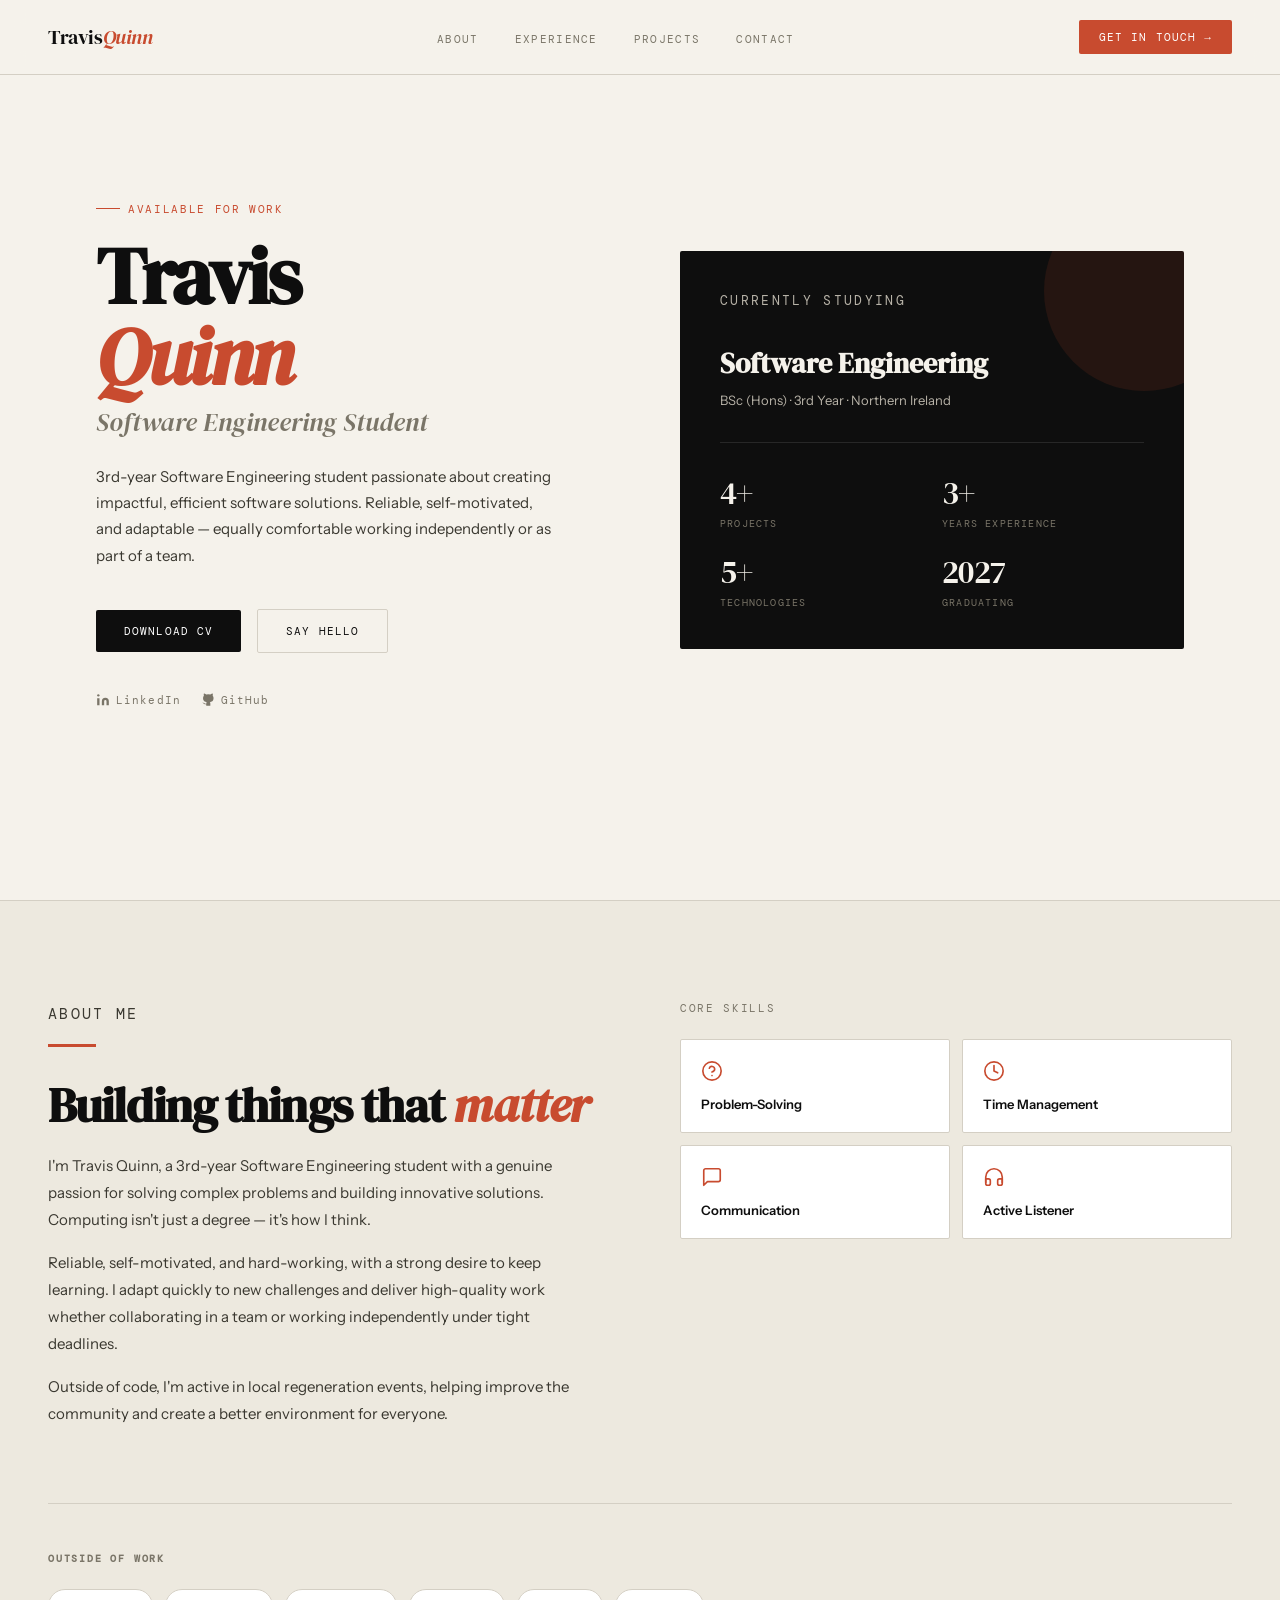
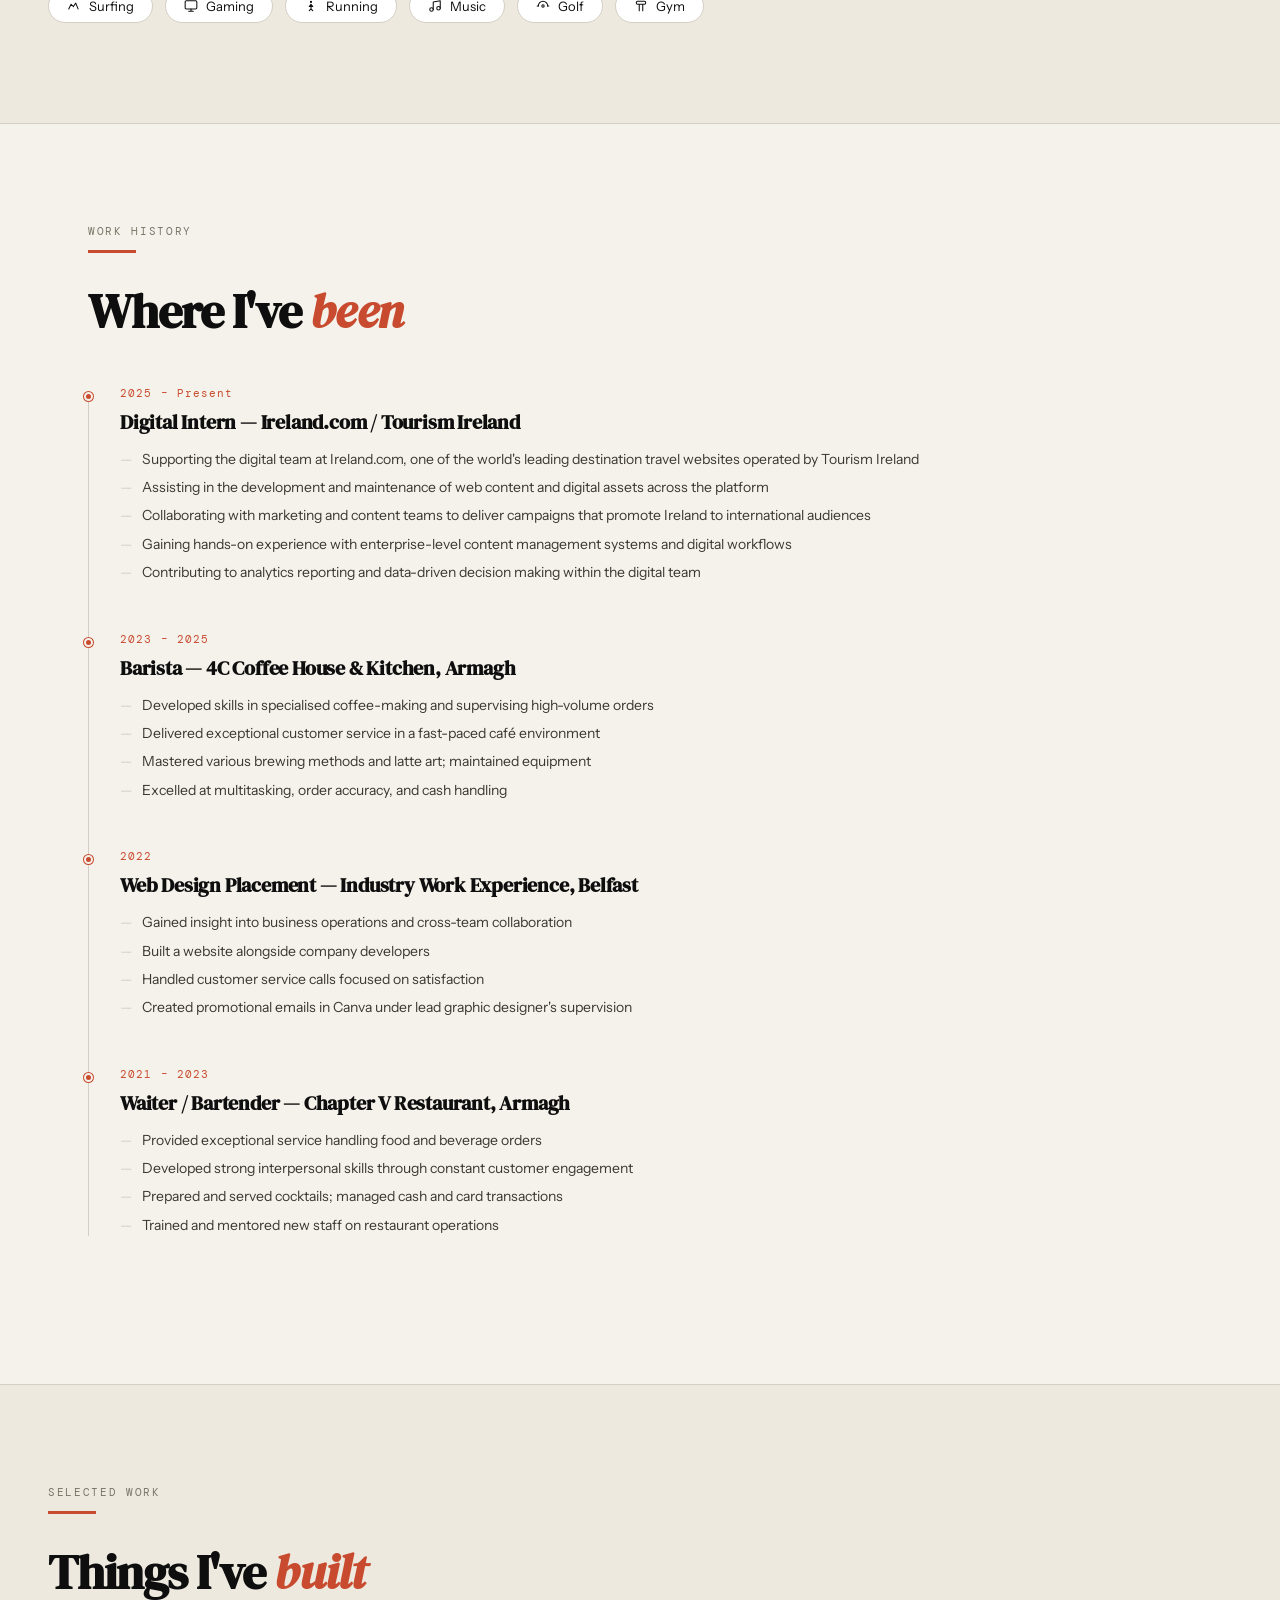
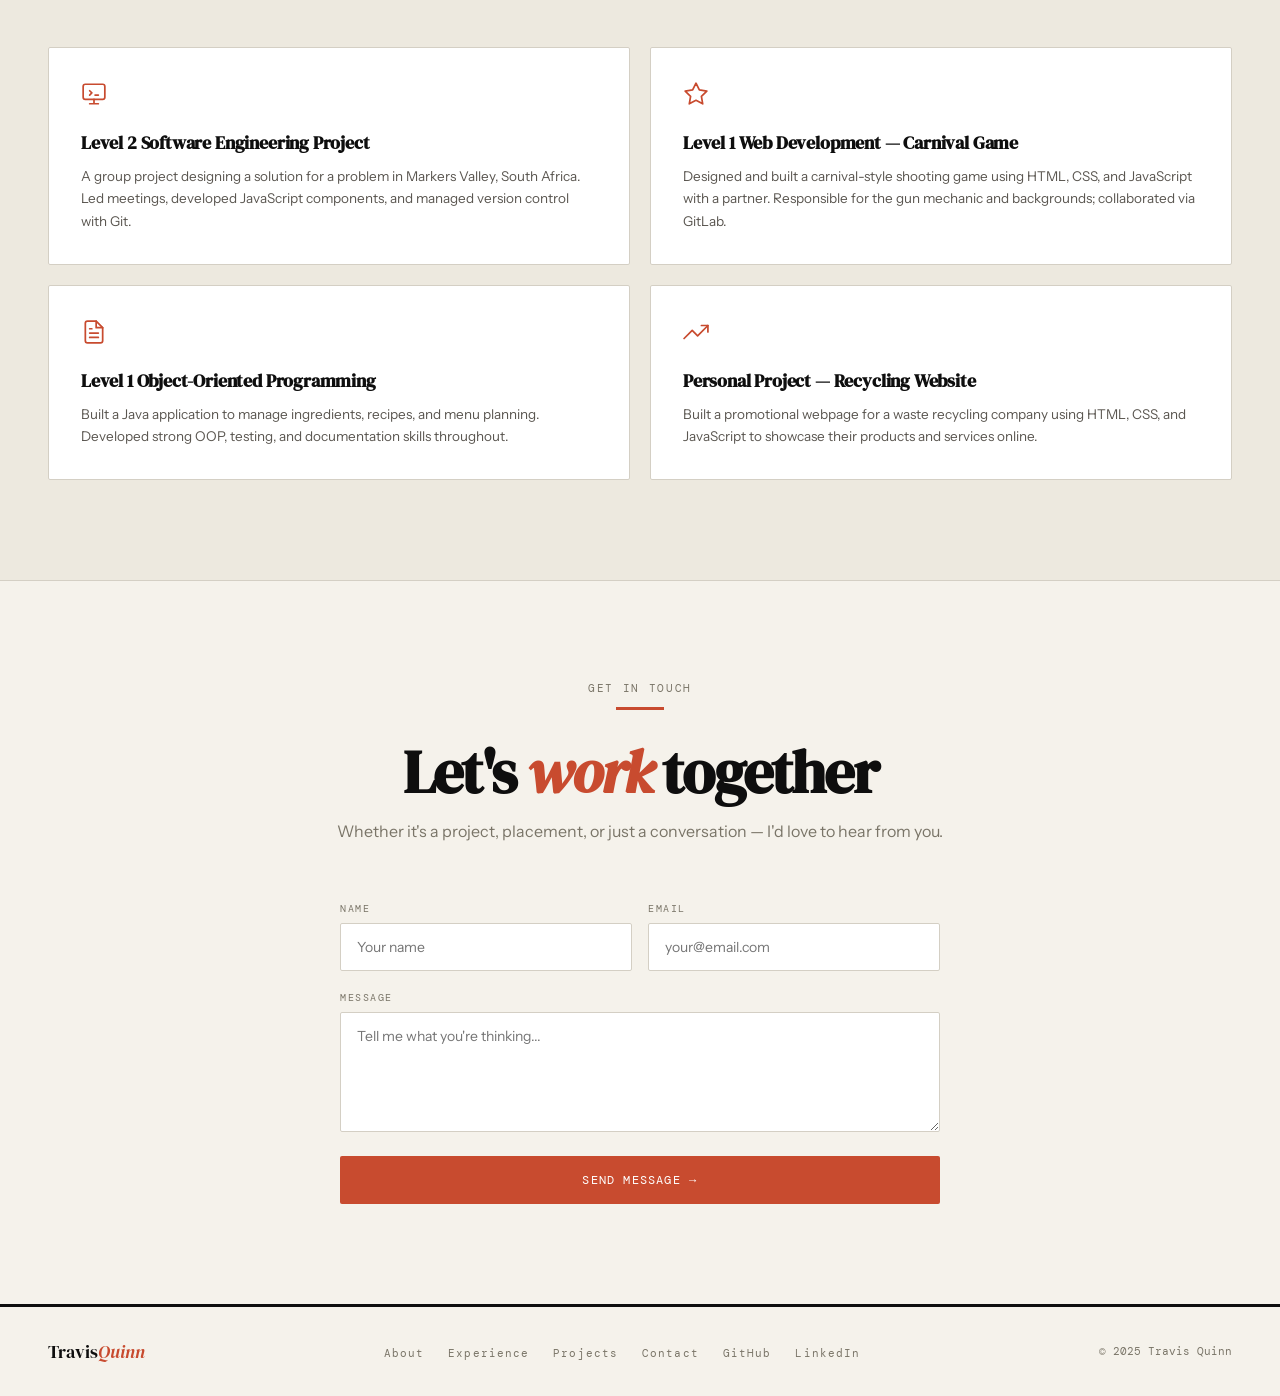
==== commit 946f039c: "Changes to fix CV download and date correction" ====
--- a/index.html
+++ b/index.html
@@ -31,7 +31,7 @@
       <p class="hero-subtitle">Software Engineering Student</p>
       <p class="hero-bio">3rd-year Software Engineering student passionate about creating impactful, efficient software solutions. Reliable, self-motivated, and adaptable — equally comfortable working independently or as part of a team.</p>
       <div class="hero-actions">
-        <a href="/files/travis_quinn_cv.pdf" download class="btn-primary">Download CV</a>
+        <a href="/documents/Travis_Quinn_CV.pdf" download class="btn-primary">Download CV</a>
         <a href="#contact" class="btn-outline">Say hello</a>
       </div>
       <div class="hero-socials">
@@ -157,7 +157,7 @@
     <div class="timeline">
 
       <div class="timeline-item reveal">
-        <div class="timeline-date">2024 – Present</div>
+        <div class="timeline-date">2025 – Present</div>
         <h3>Digital Intern — Ireland.com / Tourism Ireland</h3>
         <ul>
           <li>Supporting the digital team at Ireland.com, one of the world's leading destination travel websites operated by Tourism Ireland</li>
@@ -169,7 +169,7 @@
       </div>
 
       <div class="timeline-item reveal">
-        <div class="timeline-date">2023 – Present</div>
+        <div class="timeline-date">2023 – 2025</div>
         <h3>Barista — 4C Coffee House & Kitchen, Armagh</h3>
         <ul>
           <li>Developed skills in specialised coffee-making and supervising high-volume orders</li>
